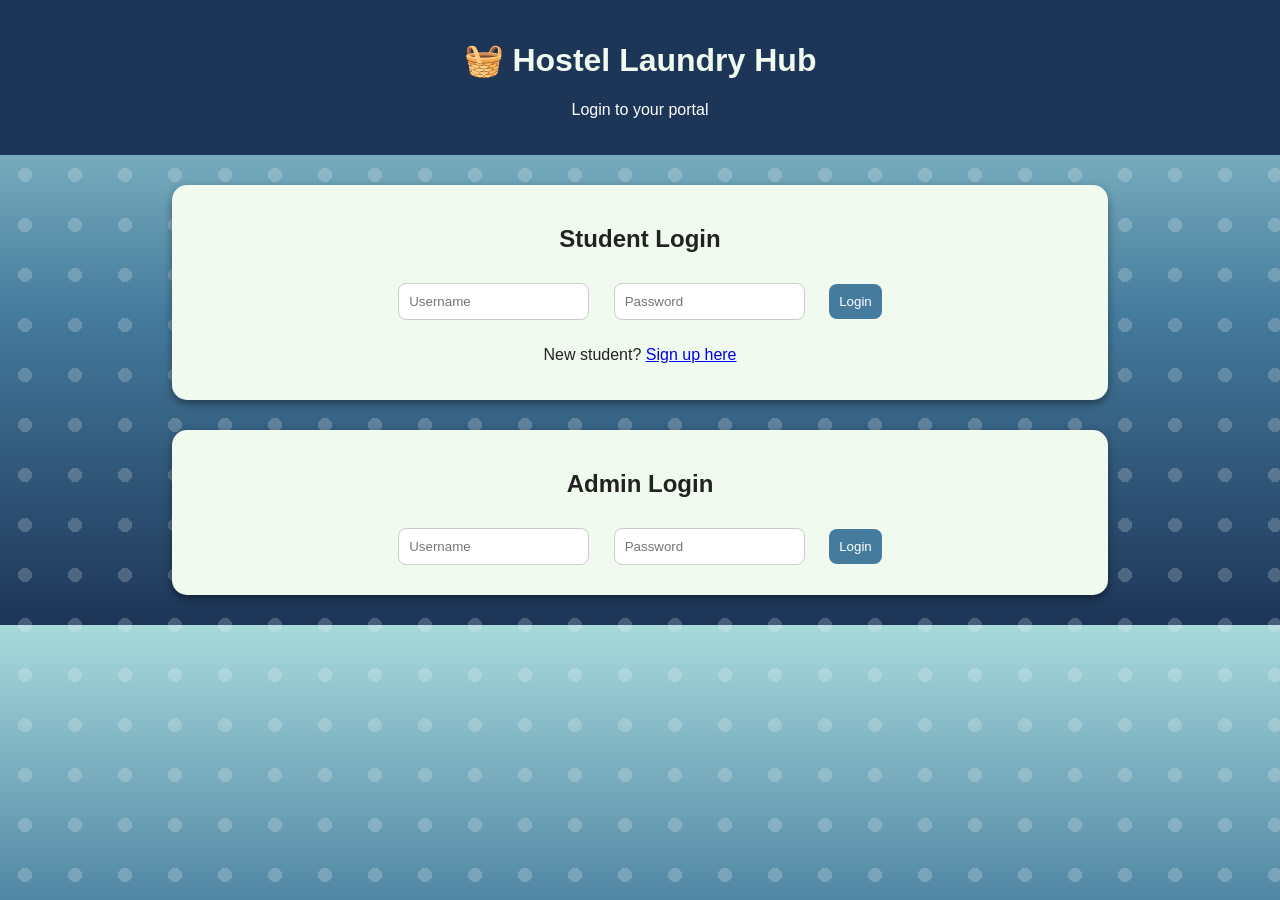
==== index.html @ 3427873e "Add files via upload" ====
<!DOCTYPE html>
<html lang="en">
<head>
  <meta charset="UTF-8">
  <title>Laundry Hub Login</title>
  <link rel="stylesheet" href="style.css">
  <script src="script.js"></script>
</head>
<body>
  <header class="banner">
    <h1>🧺 Hostel Laundry Hub</h1>
    <p>Login to your portal</p>
  </header>

  <main>
    <section>
      <h2>Student Login</h2>
      <input type="text" id="studentUser" placeholder="Username">
      <input type="password" id="studentPass" placeholder="Password">
      <button onclick="studentLogin()">Login</button>
      <p>New student? <a href="register.html">Sign up here</a></p>
    </section>

    <section>
      <h2>Admin Login</h2>
      <input type="text" id="adminUser" placeholder="Username">
      <input type="password" id="adminPass" placeholder="Password">
      <button onclick="adminLogin()">Login</button>
    </section>
  </main>
</body>
</html>
---- style.css ----
body {
  font-family: 'Poppins', sans-serif;
  margin: 0;
  background: linear-gradient(to bottom, #a8dadc, #457b9d, #1d3557);
  color: #fff;
  text-align: center;
  overflow-x: hidden;
}

.banner {
  background: #1d3557;
  padding: 20px;
}

.banner h1 {
  color: #f1faee;
}

section {
  margin: 30px auto;
  padding: 20px;
  width: 70%;
  background: #f1faee;
  color: #222;
  border-radius: 15px;
  box-shadow: 0 4px 8px rgba(0,0,0,0.4);
}

input, select, button {
  margin: 10px;
  padding: 10px;
  border-radius: 8px;
  border: 1px solid #ccc;
}

button {
  background: #457b9d;
  color: #fff;
  border: none;
  cursor: pointer;
}

button:hover {
  background: #1d3557;
}

/* Bubble animation */
body::before {
  content: "";
  position: fixed;
  top: -100px;
  left: -100px;
  width: 200%;
  height: 200%;
  background: radial-gradient(circle, rgba(255,255,255,0.2) 20%, transparent 20%);
  background-size: 50px 50px;
  animation: bubbles 20s linear infinite;
  z-index: -1;
}

@keyframes bubbles {
  from { transform: translateY(0); }
  to { transform: translateY(-200px); }
}

.record-card {
  display: inline-block;
  margin: 15px;
  padding: 15px;
  background: #fff;
  border-radius: 10px;
  box-shadow: 0 4px 6px rgba(0,0,0,0.3);
}
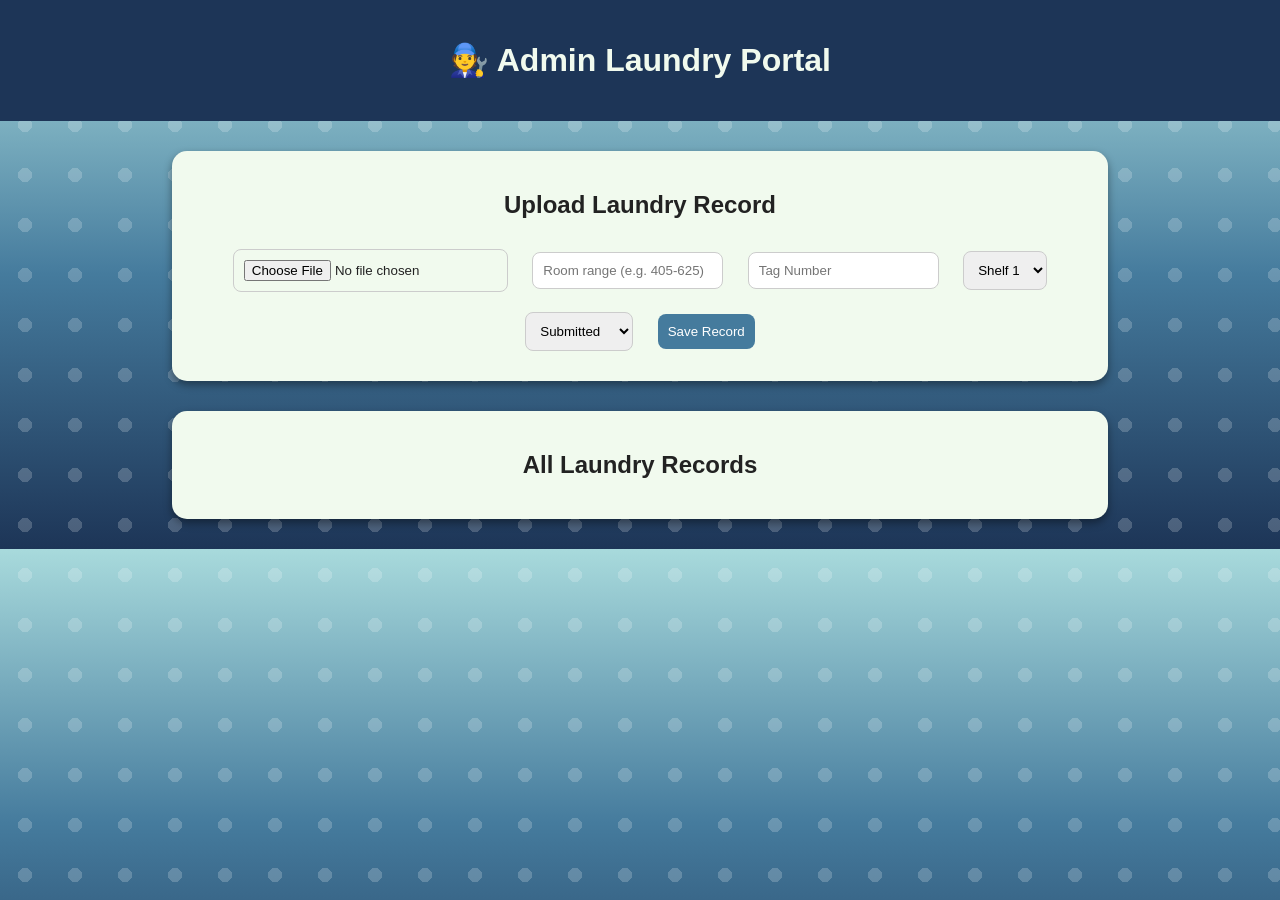
==== commit 18d85ecd: "Add files via upload" ====
--- a/index.html
+++ b/index.html
@@ -2,30 +2,39 @@
 <html lang="en">
 <head>
   <meta charset="UTF-8">
-  <title>Laundry Hub Login</title>
+  <title>Admin Portal</title>
   <link rel="stylesheet" href="style.css">
   <script src="script.js"></script>
 </head>
 <body>
   <header class="banner">
-    <h1>🧺 Hostel Laundry Hub</h1>
-    <p>Login to your portal</p>
+    <h1>🧑‍🔧 Admin Laundry Portal</h1>
   </header>
 
   <main>
-    <section>
-      <h2>Student Login</h2>
-      <input type="text" id="studentUser" placeholder="Username">
-      <input type="password" id="studentPass" placeholder="Password">
-      <button onclick="studentLogin()">Login</button>
-      <p>New student? <a href="register.html">Sign up here</a></p>
+    <section id="admin">
+      <h2>Upload Laundry Record</h2>
+      <input type="file" id="laundryPic" accept="image/*">
+      <input type="text" id="roomRange" placeholder="Room range (e.g. 405-625)">
+      <input type="number" id="tagNumber" placeholder="Tag Number">
+      <select id="shelfNumber">
+        <option value="1">Shelf 1</option>
+        <option value="2">Shelf 2</option>
+        <option value="3">Shelf 3</option>
+        <option value="4">Shelf 4</option>
+        <option value="5">Shelf 5</option>
+      </select>
+      <select id="statusSelect">
+        <option value="Submitted">Submitted</option>
+        <option value="Processing">Processing</option>
+        <option value="Completed">Completed</option>
+      </select>
+      <button onclick="updateStatus()">Save Record</button>
     </section>
 
-    <section>
-      <h2>Admin Login</h2>
-      <input type="text" id="adminUser" placeholder="Username">
-      <input type="password" id="adminPass" placeholder="Password">
-      <button onclick="adminLogin()">Login</button>
+    <section id="records">
+      <h2>All Laundry Records</h2>
+      <div id="recordList"></div>
     </section>
   </main>
 </body>
